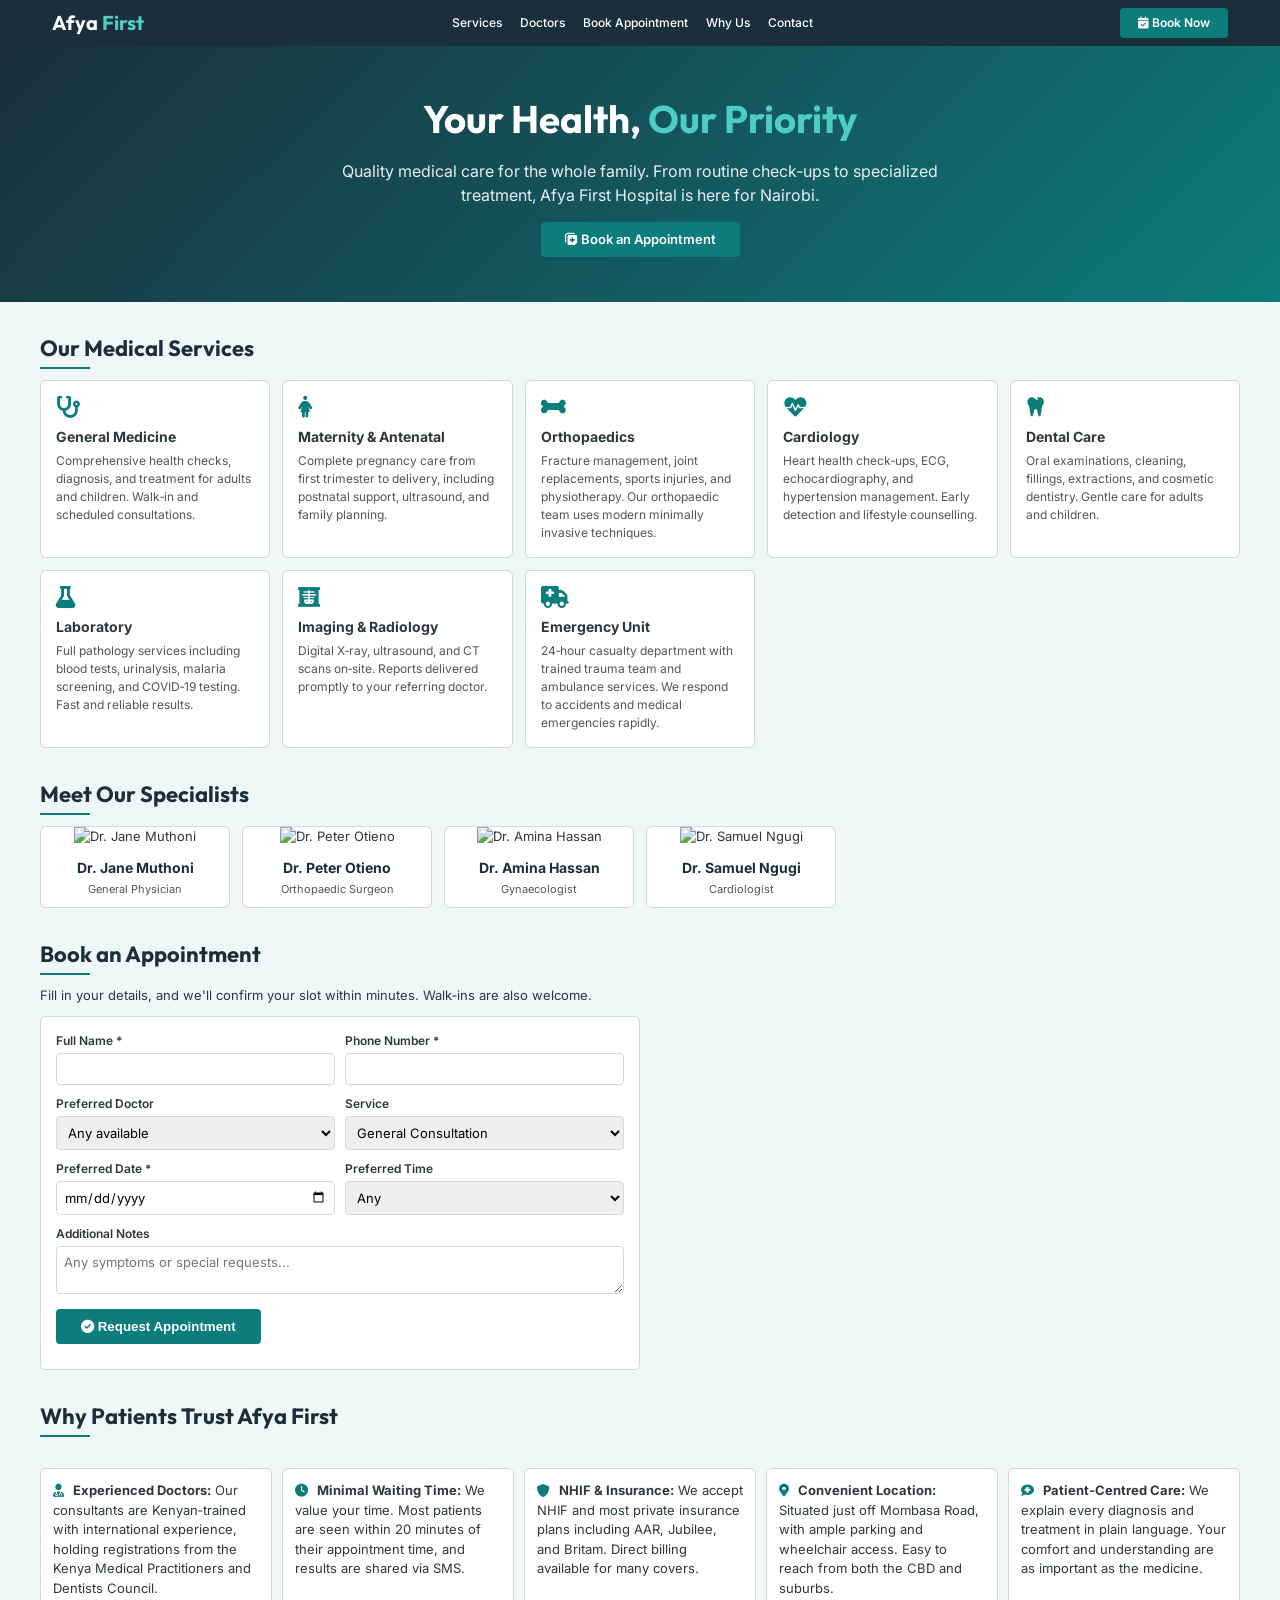
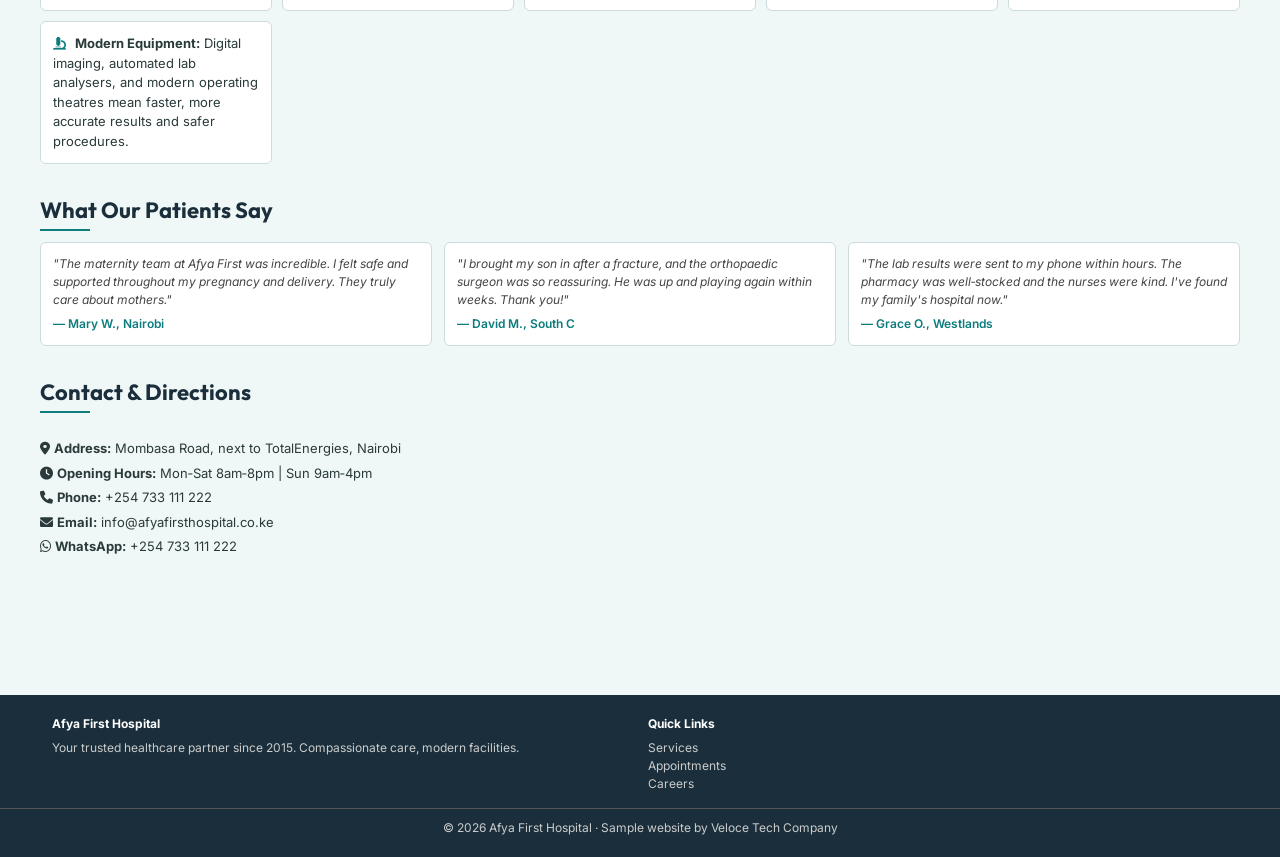
==== afya-first-hospital.html @ 97eb6e09 "Add files via upload" ====
<!DOCTYPE html>
<html lang="en">
<head>
    <meta charset="UTF-8">
    <meta name="viewport" content="width=device-width, initial-scale=1.0, viewport-fit=cover">
    <title>Afya First Hospital | Quality Healthcare in Nairobi</title>
    <link href="https://fonts.googleapis.com/css2?family=Inter:wght@400;500;600;700&family=Outfit:wght@500;700&display=swap" rel="stylesheet">
    <link rel="stylesheet" href="https://cdnjs.cloudflare.com/ajax/libs/font-awesome/6.0.0-beta3/css/all.min.css">
    <style>
        :root {
            --teal: #0d7c7c;
            --teal-dark: #065757;
            --navy: #1a2f3b;
            --light: #f0f7f7;
            --border: #cbdcdc;
            --text: #2a3a3a;
            --white: #ffffff;
            --shadow: 0 4px 18px rgba(0,0,0,0.06);
            --radius: 6px;
        }
        * { margin:0; padding:0; box-sizing:border-box; }
        body { font-family: 'Inter', sans-serif; font-size: 13px; line-height: 1.5; color: var(--text); background: var(--light); }
        a { text-decoration: none; color: inherit; }
        .container { max-width: 1200px; margin:0 auto; padding:0 12px; }

        .header { background: var(--navy); color: white; padding: 8px 0; position: sticky; top:0; z-index:100; }
        .header .container { display: flex; justify-content: space-between; align-items: center; flex-wrap: wrap; }
        .logo { font-family: 'Outfit', sans-serif; font-size: 20px; font-weight: 700; }
        .logo span { color: #4ecdc4; }
        .nav-links { display: flex; gap: 18px; list-style: none; }
        .nav-links a { color: white; font-weight: 500; font-size: 12px; transition: color 0.3s; }
        .nav-links a:hover { color: #4ecdc4; }
        .btn-book { background: var(--teal); color: white; padding: 6px 18px; border-radius: 4px; font-weight: 600; border: none; cursor: pointer; font-size: 12px; }

        .hero { background: linear-gradient(135deg, #1a2f3b 0%, #0d7c7c 100%); padding: 45px 0; text-align: center; color: white; }
        .hero h1 { font-family: 'Outfit', sans-serif; font-size: 2.4rem; margin-bottom: 10px; }
        .hero h1 span { color: #4ecdc4; }
        .hero p { font-size: 1rem; opacity:0.9; max-width: 600px; margin:0 auto 15px; }
        .btn-primary { background: var(--teal); color: white; padding: 8px 24px; border-radius: 4px; font-weight: 600; display: inline-block; font-size: 13px; border: none; cursor: pointer; }

        .section-head { font-family: 'Outfit', sans-serif; font-size: 22px; color: var(--navy); margin-bottom: 15px; position: relative; display: inline-block; }
        .section-head::after { content:''; width: 50px; height: 2px; background: var(--teal); position: absolute; bottom: -4px; left:0; }

        /* Service cards compact */
        .service-grid { display: grid; grid-template-columns: repeat(auto-fit, minmax(200px, 1fr)); gap: 12px; margin-bottom: 25px; }
        .service-card { background: white; border: 1px solid var(--border); padding: 15px; border-radius: var(--radius); }
        .service-card i { font-size: 22px; color: var(--teal); margin-bottom: 8px; display: block; }
        .service-card h4 { font-size: 14px; margin-bottom: 5px; }
        .service-card p { font-size: 12px; color: #555; }

        /* Doctors grid compact */
        .doctors-grid { display: grid; grid-template-columns: repeat(auto-fill, minmax(180px, 1fr)); gap: 12px; }
        .doctor-card { background: white; border: 1px solid var(--border); border-radius: var(--radius); overflow: hidden; text-align: center; transition: transform 0.2s; }
        .doctor-card:hover { transform: translateY(-3px); box-shadow: var(--shadow); }
        .doctor-card img { width:100%; height:150px; object-fit: cover; }
        .doctor-info { padding: 10px; }
        .doctor-info h4 { font-size: 14px; margin-bottom: 3px; color: var(--navy); }
        .doctor-info p { font-size: 11px; color: #555; }

        /* Appointment form compact */
        .appointment-form { background: white; border: 1px solid var(--border); border-radius: var(--radius); padding: 15px; max-width: 600px; }
        .form-row { display: grid; grid-template-columns: 1fr 1fr; gap: 10px; margin-bottom: 10px; }
        .form-row.full { grid-template-columns: 1fr; }
        .form-group label { font-size: 12px; font-weight: 600; display: block; margin-bottom: 3px; }
        .form-group input, .form-group select, .form-group textarea { width:100%; padding: 7px; border: 1px solid var(--border); border-radius: 4px; font-family: inherit; font-size: 13px; }
        .btn-submit { background: var(--teal); color: white; border: none; padding: 10px 25px; border-radius: 4px; font-weight: 600; cursor: pointer; }

        .why-grid { display: grid; grid-template-columns: repeat(auto-fit, minmax(200px, 1fr)); gap: 10px; margin: 20px 0; }
        .why-card { background: white; border: 1px solid var(--border); padding: 12px; border-radius: var(--radius); }
        .why-card i { color: var(--teal); margin-right: 5px; }

        .testimonial-grid { display: grid; grid-template-columns: repeat(auto-fit, minmax(200px, 1fr)); gap: 12px; }
        .testimonial-card { background: white; border: 1px solid var(--border); padding: 12px; border-radius: var(--radius); font-size: 12px; }
        .testimonial-card .quote { font-style: italic; color: #444; }
        .testimonial-card .author { font-weight: 600; color: var(--teal); margin-top: 6px; }

        .contact-row { display: flex; flex-wrap: wrap; gap: 20px; margin-top: 15px; }
        .contact-info { flex:1; min-width: 200px; }
        .contact-info p { margin-bottom: 5px; font-size: 13px; }

        footer { background: var(--navy); color: #ccc; padding: 20px 0; margin-top: 30px; font-size: 12px; }
        .footer-grid { display: grid; grid-template-columns: repeat(auto-fit, minmax(140px,1fr)); gap: 15px; }
        .footer-grid h4 { color: white; margin-bottom: 6px; }

        @media(max-width:768px) {
            .nav-links { display: none; }
            .form-row { grid-template-columns:1fr; }
        }
    </style>
</head>
<body>
    <header class="header">
        <div class="container">
            <a href="#" class="logo">Afya <span>First</span></a>
            <ul class="nav-links">
                <li><a href="#services">Services</a></li>
                <li><a href="#doctors">Doctors</a></li>
                <li><a href="#book">Book Appointment</a></li>
                <li><a href="#why">Why Us</a></li>
                <li><a href="#contact">Contact</a></li>
            </ul>
            <a href="#book" class="btn-book"><i class="fas fa-calendar-check"></i> Book Now</a>
        </div>
    </header>

    <section class="hero">
        <div class="container">
            <h1>Your Health, <span>Our Priority</span></h1>
            <p>Quality medical care for the whole family. From routine check‑ups to specialized treatment, Afya First Hospital is here for Nairobi.</p>
            <a href="#book" class="btn-primary"><i class="fas fa-notes-medical"></i> Book an Appointment</a>
        </div>
    </section>

    <main class="container" style="padding:30px 0;">
        <!-- Services -->
        <section id="services" style="margin-bottom:30px;">
            <h2 class="section-head">Our Medical Services</h2>
            <div class="service-grid">
                <div class="service-card"><i class="fas fa-stethoscope"></i><h4>General Medicine</h4><p>Comprehensive health checks, diagnosis, and treatment for adults and children. Walk‑in and scheduled consultations.</p></div>
                <div class="service-card"><i class="fas fa-female"></i><h4>Maternity & Antenatal</h4><p>Complete pregnancy care from first trimester to delivery, including postnatal support, ultrasound, and family planning.</p></div>
                <div class="service-card"><i class="fas fa-bone"></i><h4>Orthopaedics</h4><p>Fracture management, joint replacements, sports injuries, and physiotherapy. Our orthopaedic team uses modern minimally invasive techniques.</p></div>
                <div class="service-card"><i class="fas fa-heartbeat"></i><h4>Cardiology</h4><p>Heart health check‑ups, ECG, echocardiography, and hypertension management. Early detection and lifestyle counselling.</p></div>
                <div class="service-card"><i class="fas fa-tooth"></i><h4>Dental Care</h4><p>Oral examinations, cleaning, fillings, extractions, and cosmetic dentistry. Gentle care for adults and children.</p></div>
                <div class="service-card"><i class="fas fa-flask"></i><h4>Laboratory</h4><p>Full pathology services including blood tests, urinalysis, malaria screening, and COVID‑19 testing. Fast and reliable results.</p></div>
                <div class="service-card"><i class="fas fa-x-ray"></i><h4>Imaging & Radiology</h4><p>Digital X‑ray, ultrasound, and CT scans on‑site. Reports delivered promptly to your referring doctor.</p></div>
                <div class="service-card"><i class="fas fa-ambulance"></i><h4>Emergency Unit</h4><p>24‑hour casualty department with trained trauma team and ambulance services. We respond to accidents and medical emergencies rapidly.</p></div>
            </div>
        </section>

        <!-- Doctors -->
        <section id="doctors" style="margin-bottom:30px;">
            <h2 class="section-head">Meet Our Specialists</h2>
            <div class="doctors-grid" id="doctorGrid"></div>
        </section>

        <!-- Book Appointment -->
        <section id="book" style="margin-bottom:30px;">
            <h2 class="section-head">Book an Appointment</h2>
            <p style="margin-bottom:10px;">Fill in your details, and we'll confirm your slot within minutes. Walk‑ins are also welcome.</p>
            <div class="appointment-form">
                <form id="appointmentForm" onsubmit="event.preventDefault(); submitAppointment();">
                    <div class="form-row">
                        <div class="form-group"><label>Full Name *</label><input type="text" required></div>
                        <div class="form-group"><label>Phone Number *</label><input type="tel" required></div>
                    </div>
                    <div class="form-row">
                        <div class="form-group"><label>Preferred Doctor</label><select><option value="">Any available</option><option>Dr. Jane Muthoni</option><option>Dr. Peter Otieno</option><option>Dr. Amina Hassan</option></select></div>
                        <div class="form-group"><label>Service</label><select><option>General Consultation</option><option>Maternity</option><option>Orthopaedics</option><option>Cardiology</option><option>Dental</option></select></div>
                    </div>
                    <div class="form-row">
                        <div class="form-group"><label>Preferred Date *</label><input type="date" required></div>
                        <div class="form-group"><label>Preferred Time</label><select><option>Any</option><option>8:00 AM</option><option>10:00 AM</option><option>12:00 PM</option><option>2:00 PM</option><option>4:00 PM</option></select></div>
                    </div>
                    <div class="form-row full">
                        <div class="form-group"><label>Additional Notes</label><textarea rows="2" placeholder="Any symptoms or special requests..."></textarea></div>
                    </div>
                    <button type="submit" class="btn-submit"><i class="fas fa-check-circle"></i> Request Appointment</button>
                </form>
                <div id="appointmentMsg" style="margin-top:10px; color:green; font-weight:600;"></div>
            </div>
        </section>

        <!-- Why Choose Us -->
        <section id="why" style="margin-bottom:30px;">
            <h2 class="section-head">Why Patients Trust Afya First</h2>
            <div class="why-grid">
                <div class="why-card"><i class="fas fa-user-md"></i> <strong>Experienced Doctors:</strong> Our consultants are Kenyan‑trained with international experience, holding registrations from the Kenya Medical Practitioners and Dentists Council.</div>
                <div class="why-card"><i class="fas fa-clock"></i> <strong>Minimal Waiting Time:</strong> We value your time. Most patients are seen within 20 minutes of their appointment time, and results are shared via SMS.</div>
                <div class="why-card"><i class="fas fa-shield-alt"></i> <strong>NHIF & Insurance:</strong> We accept NHIF and most private insurance plans including AAR, Jubilee, and Britam. Direct billing available for many covers.</div>
                <div class="why-card"><i class="fas fa-map-marker-alt"></i> <strong>Convenient Location:</strong> Situated just off Mombasa Road, with ample parking and wheelchair access. Easy to reach from both the CBD and suburbs.</div>
                <div class="why-card"><i class="fas fa-comment-medical"></i> <strong>Patient‑Centred Care:</strong> We explain every diagnosis and treatment in plain language. Your comfort and understanding are as important as the medicine.</div>
                <div class="why-card"><i class="fas fa-microscope"></i> <strong>Modern Equipment:</strong> Digital imaging, automated lab analysers, and modern operating theatres mean faster, more accurate results and safer procedures.</div>
            </div>
        </section>

        <!-- Testimonials -->
        <section style="margin-bottom:30px;">
            <h2 class="section-head">What Our Patients Say</h2>
            <div class="testimonial-grid">
                <div class="testimonial-card"><p class="quote">"The maternity team at Afya First was incredible. I felt safe and supported throughout my pregnancy and delivery. They truly care about mothers."</p><p class="author">— Mary W., Nairobi</p></div>
                <div class="testimonial-card"><p class="quote">"I brought my son in after a fracture, and the orthopaedic surgeon was so reassuring. He was up and playing again within weeks. Thank you!"</p><p class="author">— David M., South C</p></div>
                <div class="testimonial-card"><p class="quote">"The lab results were sent to my phone within hours. The pharmacy was well‑stocked and the nurses were kind. I've found my family's hospital now."</p><p class="author">— Grace O., Westlands</p></div>
            </div>
        </section>

        <!-- Contact -->
        <section id="contact" style="margin-bottom:30px;">
            <h2 class="section-head">Contact & Directions</h2>
            <div class="contact-row">
                <div class="contact-info">
                    <p><i class="fas fa-map-marker-alt"></i> <strong>Address:</strong> Mombasa Road, next to TotalEnergies, Nairobi</p>
                    <p><i class="fas fa-clock"></i> <strong>Opening Hours:</strong> Mon‑Sat 8am‑8pm | Sun 9am‑4pm</p>
                    <p><i class="fas fa-phone"></i> <strong>Phone:</strong> +254 733 111 222</p>
                    <p><i class="fas fa-envelope"></i> <strong>Email:</strong> info@afyafirsthospital.co.ke</p>
                    <p><i class="fab fa-whatsapp"></i> <strong>WhatsApp:</strong> +254 733 111 222</p>
                </div>
                <div style="flex:1; min-width:200px;">
                    <iframe src="https://www.google.com/maps/embed?pb=!1m18!1m12!1m3!1d3988.7!2d36.85!3d-1.33!2m3!1f0!2f0!3f0!3m2!1i1024!2i768!4f13.1!3m3!1m2!1s0x0%3A0x0!2zMcKwMTknNDguMCJTIDM2wrA1MScwMC4wIkU!5e0!3m2!1sen!2ske!4v1690000000000" width="100%" height="160" style="border:0; border-radius:6px;" allowfullscreen="" loading="lazy"></iframe>
                </div>
            </div>
        </section>
    </main>

    <footer>
        <div class="container footer-grid">
            <div><h4>Afya First Hospital</h4><p>Your trusted healthcare partner since 2015. Compassionate care, modern facilities.</p></div>
            <div><h4>Quick Links</h4><ul style="list-style:none;"><li><a href="#services">Services</a></li><li><a href="#book">Appointments</a></li><li><a href="#">Careers</a></li></ul></div>
        </div>
        <div style="text-align:center; margin-top:15px; border-top:1px solid #555; padding-top:10px;">
            © 2026 Afya First Hospital · Sample website by Veloce Tech Company
        </div>
    </footer>

    <script>
        // Doctor data
        const doctors = [
            { name:"Dr. Jane Muthoni", role:"General Physician", img:"https://images.pexels.com/photos/5215024/pexels-photo-5215024.jpeg?auto=compress&cs=tinysrgb&w=300" },
            { name:"Dr. Peter Otieno", role:"Orthopaedic Surgeon", img:"https://images.pexels.com/photos/5452299/pexels-photo-5452299.jpeg?auto=compress&cs=tinysrgb&w=300" },
            { name:"Dr. Amina Hassan", role:"Gynaecologist", img:"https://images.pexels.com/photos/4270372/pexels-photo-4270372.jpeg?auto=compress&cs=tinysrgb&w=300" },
            { name:"Dr. Samuel Ngugi", role:"Cardiologist", img:"https://images.pexels.com/photos/4173251/pexels-photo-4173251.jpeg?auto=compress&cs=tinysrgb&w=300" }
        ];

        const doctorGrid = document.getElementById('doctorGrid');
        doctorGrid.innerHTML = doctors.map(d => `
            <div class="doctor-card">
                <img src="${d.img}" alt="${d.name}">
                <div class="doctor-info">
                    <h4>${d.name}</h4>
                    <p>${d.role}</p>
                </div>
            </div>
        `).join('');

        function submitAppointment() {
            document.getElementById('appointmentMsg').innerText = 'Thank you! Your appointment request has been sent. We will confirm by SMS within 30 minutes. (Demo)';
            document.getElementById('appointmentForm').reset();
            setTimeout(() => { document.getElementById('appointmentMsg').innerText = ''; }, 6000);
        }
    </script>
</body>
</html>
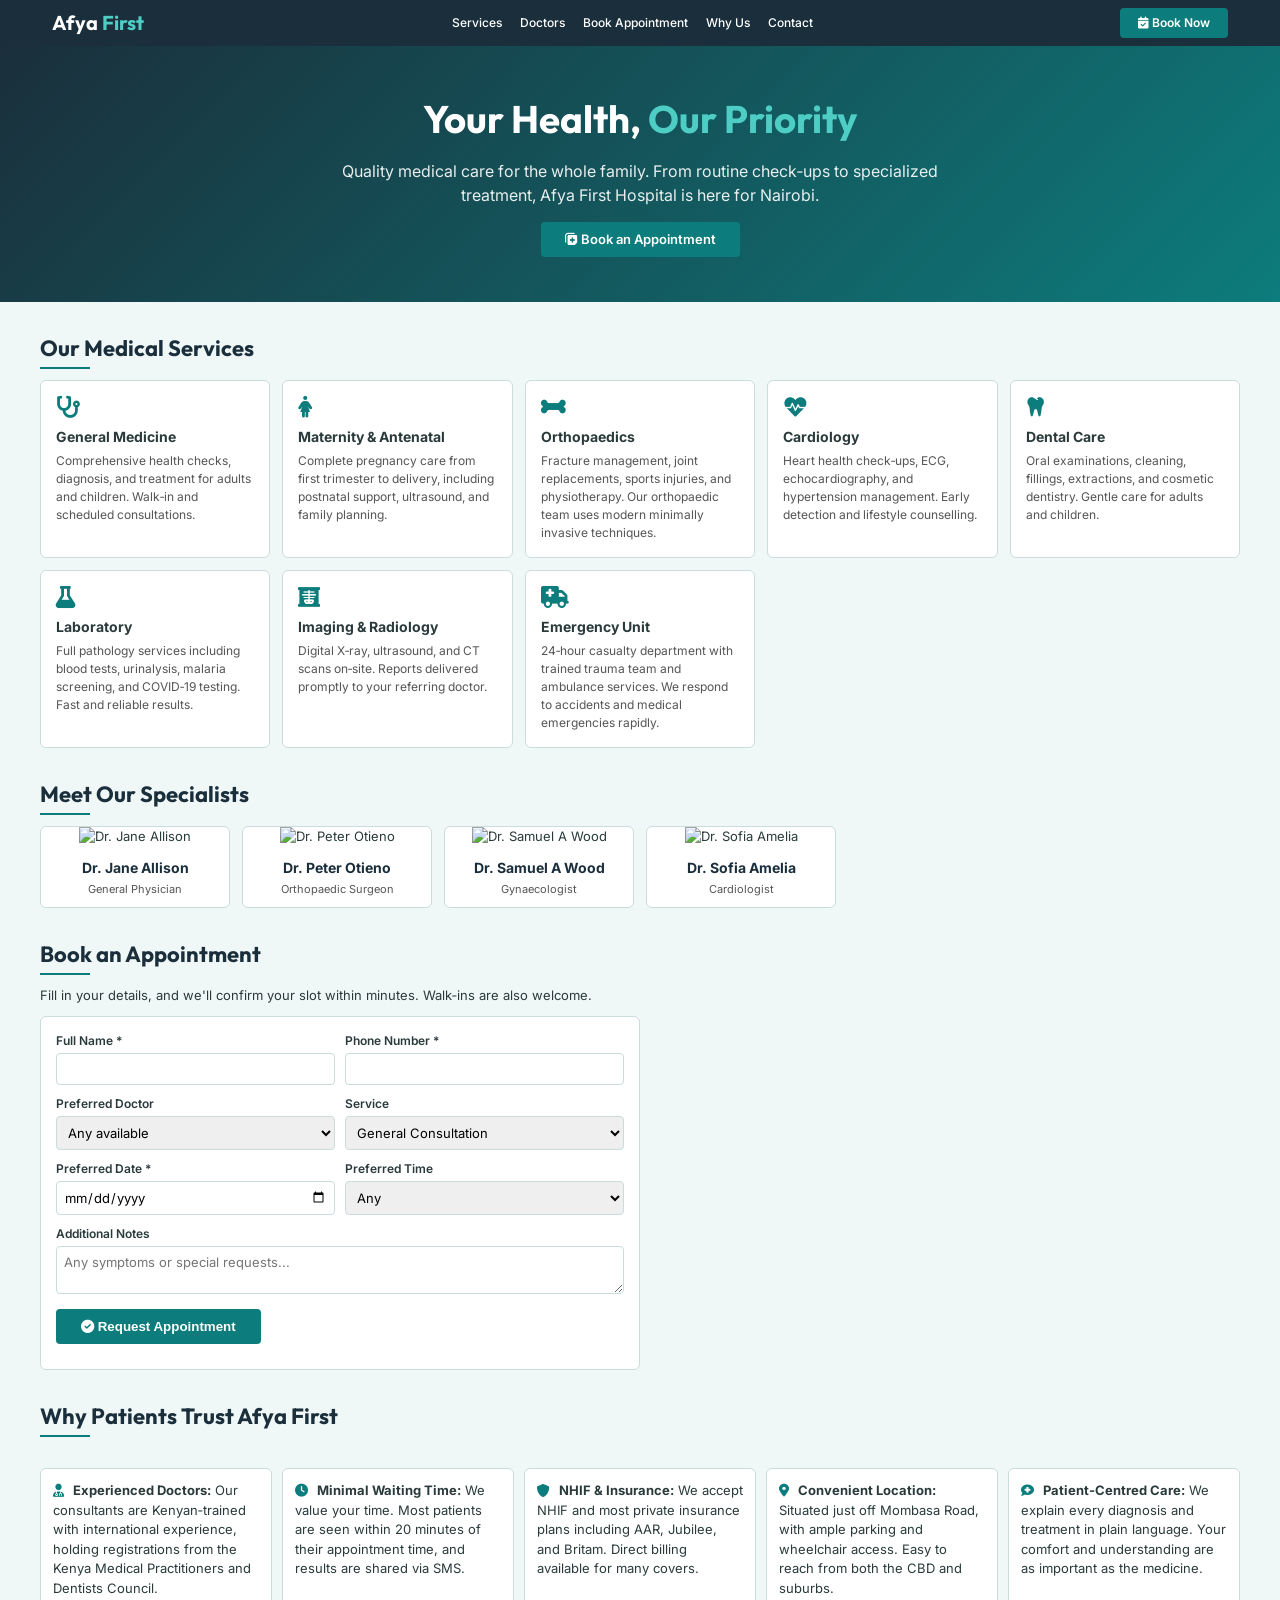
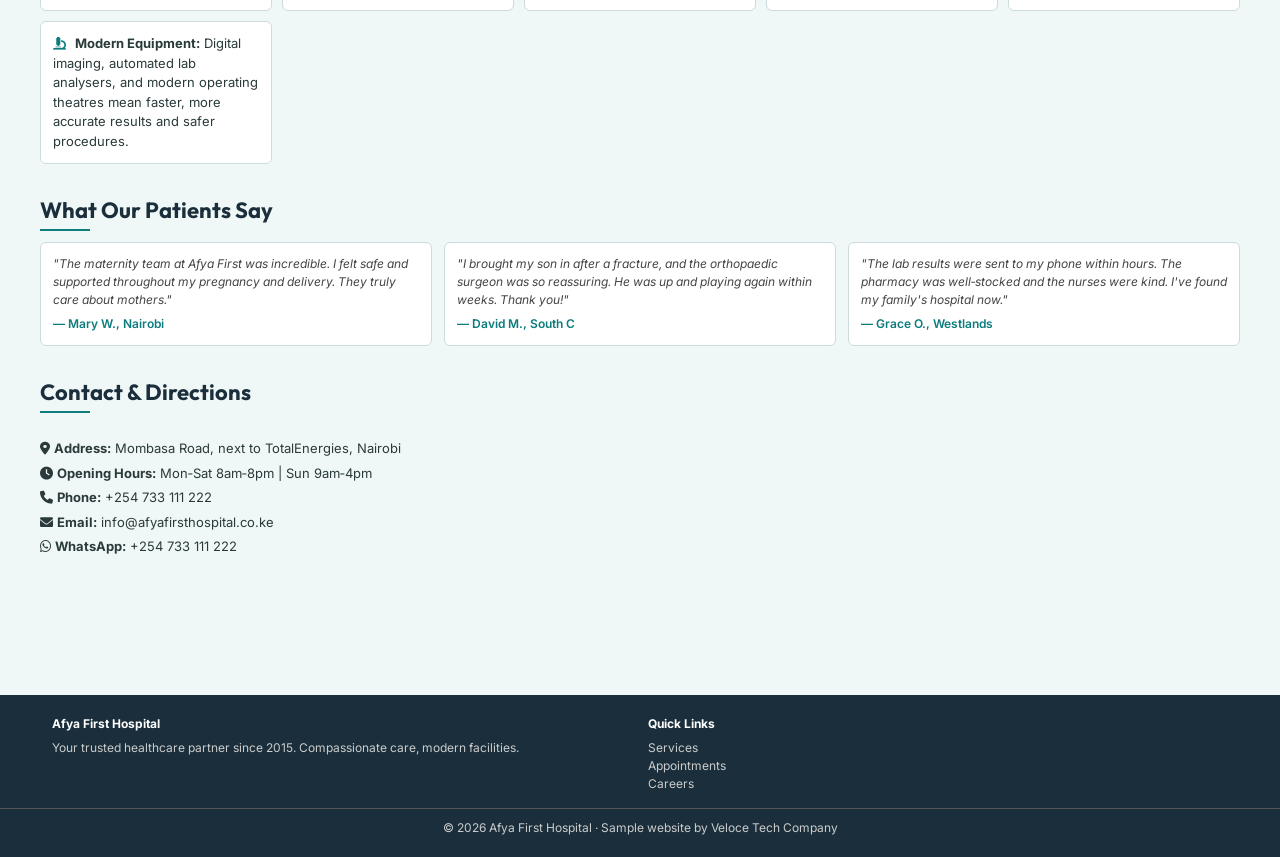
==== commit f187917f: "Update afya-first-hospital.html" ====
--- a/afya-first-hospital.html
+++ b/afya-first-hospital.html
@@ -214,10 +214,10 @@
     <script>
         // Doctor data
         const doctors = [
-            { name:"Dr. Jane Muthoni", role:"General Physician", img:"https://images.pexels.com/photos/5215024/pexels-photo-5215024.jpeg?auto=compress&cs=tinysrgb&w=300" },
+            { name:"Dr. Jane Allison", role:"General Physician", img:"https://images.pexels.com/photos/5215024/pexels-photo-5215024.jpeg?auto=compress&cs=tinysrgb&w=300" },
             { name:"Dr. Peter Otieno", role:"Orthopaedic Surgeon", img:"https://images.pexels.com/photos/5452299/pexels-photo-5452299.jpeg?auto=compress&cs=tinysrgb&w=300" },
-            { name:"Dr. Amina Hassan", role:"Gynaecologist", img:"https://images.pexels.com/photos/4270372/pexels-photo-4270372.jpeg?auto=compress&cs=tinysrgb&w=300" },
-            { name:"Dr. Samuel Ngugi", role:"Cardiologist", img:"https://images.pexels.com/photos/4173251/pexels-photo-4173251.jpeg?auto=compress&cs=tinysrgb&w=300" }
+            { name:"Dr. Samuel A Wood", role:"Gynaecologist", img:"https://images.pexels.com/photos/4270372/pexels-photo-4270372.jpeg?auto=compress&cs=tinysrgb&w=300" },
+            { name:"Dr. Sofia Amelia", role:"Cardiologist", img:"https://images.pexels.com/photos/4173251/pexels-photo-4173251.jpeg?auto=compress&cs=tinysrgb&w=300" }
         ];
 
         const doctorGrid = document.getElementById('doctorGrid');
@@ -238,4 +238,4 @@
         }
     </script>
 </body>
-</html>+</html>
